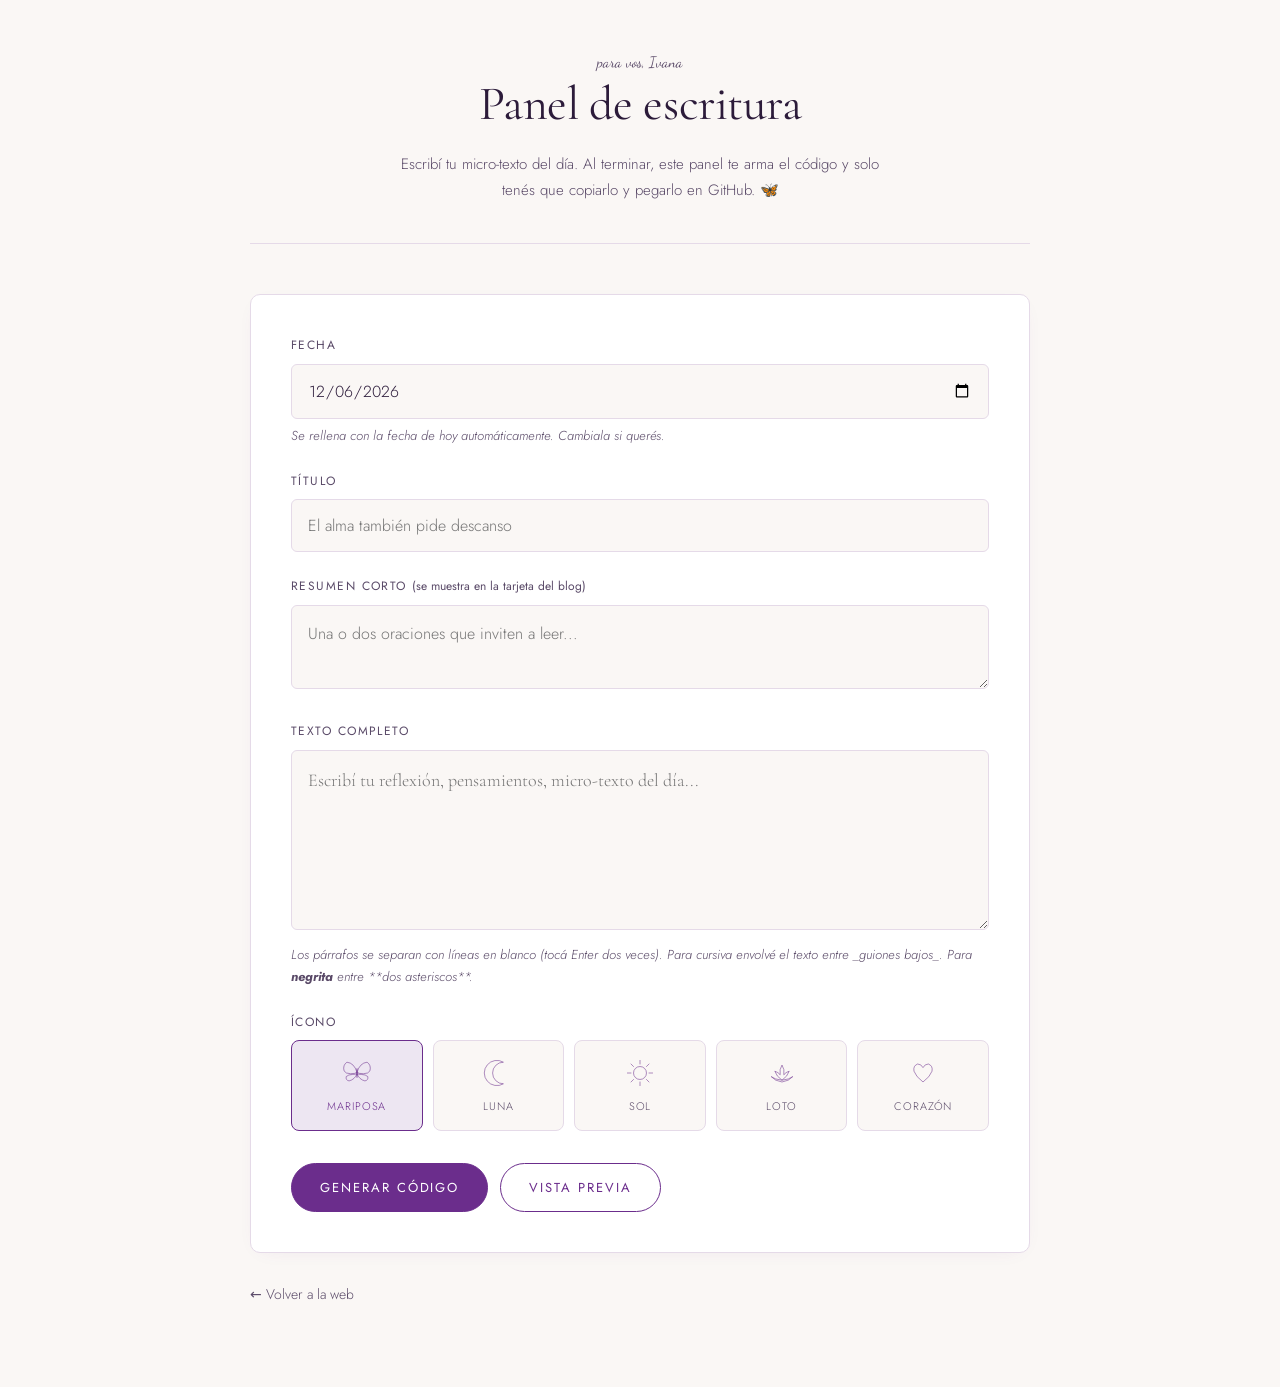
==== escribir.html @ f8e8a1e9 "Create escribir.html" ====
<!DOCTYPE html>
<html lang="es">
<head>
  <meta charset="UTF-8" />
  <meta name="viewport" content="width=device-width, initial-scale=1.0" />
  <meta name="robots" content="noindex, nofollow" />
  <title>Panel de escritura · IBienestar</title>

  <link rel="preconnect" href="https://fonts.googleapis.com" />
  <link rel="preconnect" href="https://fonts.gstatic.com" crossorigin />
  <link href="https://fonts.googleapis.com/css2?family=Cormorant+Garamond:ital,wght@0,300;0,400;0,500;1,400&family=Dancing+Script:wght@400;500&family=Jost:wght@300;400;500&display=swap" rel="stylesheet" />

  <link rel="icon" type="image/svg+xml" href="assets/favicon.svg" />

  <style>
    :root {
      --color-violet: #6b2d8c;
      --color-violet-deep: #4a1d6b;
      --color-lavender: #b8a2c8;
      --color-lavender-soft: #d8c9e0;
      --color-lavender-bg: #ede6f2;
      --color-cream: #faf7f5;
      --color-ivory: #f4eef2;
      --color-ink: #2c1b3a;
      --color-ink-soft: #5a4a68;
      --color-line: #e5dae8;
      --color-success: #25d366;
      --font-display: "Cormorant Garamond", serif;
      --font-script: "Dancing Script", cursive;
      --font-body: "Jost", system-ui, sans-serif;
      --ease: cubic-bezier(0.22, 1, 0.36, 1);
    }

    *, *::before, *::after { box-sizing: border-box; }
    body {
      margin: 0;
      font-family: var(--font-body);
      font-weight: 300;
      font-size: 16px;
      color: var(--color-ink);
      background: var(--color-cream);
      line-height: 1.7;
      min-height: 100vh;
      padding: 40px 20px 80px;
    }

    .wrap {
      max-width: 780px;
      margin: 0 auto;
    }

    h1, h2, h3 {
      font-family: var(--font-display);
      font-weight: 400;
      line-height: 1.2;
      margin: 0 0 0.4em;
      color: var(--color-ink);
    }

    /* Header */
    .panel-header {
      text-align: center;
      margin-bottom: 50px;
      padding-bottom: 40px;
      border-bottom: 1px solid var(--color-line);
    }
    .panel-kicker {
      font-family: var(--font-script);
      color: var(--color-violet);
      font-size: 28px;
      margin: 0 0 4px;
    }
    .panel-header h1 {
      font-size: 48px;
      letter-spacing: -0.01em;
    }
    .panel-header p {
      color: var(--color-ink-soft);
      font-size: 15px;
      max-width: 500px;
      margin: 10px auto 0;
    }

    /* Form */
    .card {
      background: #fff;
      border: 1px solid var(--color-line);
      border-radius: 10px;
      padding: 40px;
      box-shadow: 0 4px 20px -12px rgba(107, 45, 140, 0.15);
    }

    .field { margin-bottom: 24px; }
    label {
      display: block;
      font-size: 12px;
      letter-spacing: 0.12em;
      text-transform: uppercase;
      color: var(--color-ink-soft);
      margin-bottom: 8px;
      font-weight: 400;
    }
    input[type="text"], input[type="date"], textarea, select {
      width: 100%;
      padding: 14px 16px;
      font-family: var(--font-body);
      font-size: 16px;
      border: 1px solid var(--color-line);
      border-radius: 6px;
      background: var(--color-cream);
      color: var(--color-ink);
      transition: border-color 0.3s var(--ease), box-shadow 0.3s var(--ease);
      font-weight: 300;
    }
    input:focus, textarea:focus, select:focus {
      outline: none;
      border-color: var(--color-violet);
      box-shadow: 0 0 0 3px rgba(107, 45, 140, 0.12);
    }
    textarea {
      min-height: 180px;
      resize: vertical;
      line-height: 1.7;
      font-family: var(--font-display);
      font-size: 18px;
    }
    #excerpt { min-height: 80px; font-family: var(--font-body); font-size: 16px; }

    .hint {
      font-size: 13px;
      color: var(--color-ink-soft);
      margin-top: 6px;
      font-style: italic;
    }

    /* Icon picker */
    .icon-grid {
      display: grid;
      grid-template-columns: repeat(5, 1fr);
      gap: 10px;
      margin-top: 8px;
    }
    .icon-option {
      border: 1px solid var(--color-line);
      border-radius: 8px;
      padding: 14px 8px;
      background: var(--color-cream);
      cursor: pointer;
      text-align: center;
      transition: all 0.3s var(--ease);
      font-family: var(--font-body);
      font-size: 11px;
      letter-spacing: 0.08em;
      text-transform: uppercase;
      color: var(--color-ink-soft);
    }
    .icon-option svg {
      width: 36px;
      height: 36px;
      display: block;
      margin: 0 auto 6px;
      color: var(--color-violet);
    }
    .icon-option:hover {
      border-color: var(--color-lavender);
      background: #fff;
    }
    .icon-option.selected {
      border-color: var(--color-violet);
      background: var(--color-lavender-bg);
      color: var(--color-violet);
    }

    /* Buttons */
    .actions {
      display: flex;
      gap: 12px;
      flex-wrap: wrap;
      margin-top: 32px;
    }
    button {
      font-family: var(--font-body);
      font-size: 13px;
      letter-spacing: 0.15em;
      text-transform: uppercase;
      padding: 14px 28px;
      border-radius: 999px;
      border: 1px solid transparent;
      cursor: pointer;
      transition: all 0.3s var(--ease);
      font-weight: 400;
    }
    .btn-primary {
      background: var(--color-violet);
      color: #fff;
      border-color: var(--color-violet);
    }
    .btn-primary:hover {
      background: var(--color-violet-deep);
      transform: translateY(-2px);
      box-shadow: 0 10px 25px -10px rgba(107, 45, 140, 0.4);
    }
    .btn-ghost {
      background: transparent;
      color: var(--color-violet);
      border-color: var(--color-violet);
    }
    .btn-ghost:hover {
      background: var(--color-violet);
      color: #fff;
    }

    /* Output box */
    .output {
      margin-top: 40px;
      display: none;
    }
    .output.show { display: block; animation: slideUp 0.4s var(--ease); }
    @keyframes slideUp {
      from { opacity: 0; transform: translateY(20px); }
      to   { opacity: 1; transform: translateY(0); }
    }
    .output h2 {
      font-size: 28px;
      margin-bottom: 8px;
    }
    .output-intro {
      color: var(--color-ink-soft);
      margin-bottom: 20px;
    }
    .code-box {
      position: relative;
      background: var(--color-ink);
      color: #e8dcf0;
      border-radius: 8px;
      padding: 24px;
      padding-right: 120px;
      font-family: 'SF Mono', Menlo, Consolas, monospace;
      font-size: 13px;
      line-height: 1.6;
      overflow-x: auto;
      white-space: pre-wrap;
      word-break: break-word;
    }
    .copy-btn {
      position: absolute;
      top: 16px;
      right: 16px;
      padding: 8px 16px;
      font-size: 11px;
      background: var(--color-violet);
      color: #fff;
      border: none;
      border-radius: 6px;
      cursor: pointer;
      letter-spacing: 0.1em;
      transition: all 0.3s var(--ease);
    }
    .copy-btn:hover { background: var(--color-lavender); }
    .copy-btn.copied {
      background: var(--color-success);
    }

    /* Instructions */
    .instructions {
      margin-top: 40px;
      background: var(--color-lavender-bg);
      border-radius: 10px;
      padding: 32px;
      border-left: 3px solid var(--color-violet);
    }
    .instructions h3 {
      font-size: 22px;
      color: var(--color-violet);
      margin-bottom: 16px;
    }
    .instructions ol {
      margin: 0;
      padding-left: 20px;
    }
    .instructions li {
      margin-bottom: 10px;
      color: var(--color-ink);
    }
    .instructions code {
      background: #fff;
      padding: 2px 6px;
      border-radius: 3px;
      font-family: 'SF Mono', Menlo, monospace;
      font-size: 13px;
      color: var(--color-violet-deep);
    }

    /* Preview */
    .preview {
      margin-top: 40px;
      background: #fff;
      border: 1px solid var(--color-line);
      border-radius: 10px;
      padding: 40px;
      display: none;
    }
    .preview.show { display: block; animation: slideUp 0.4s var(--ease); }
    .preview-label {
      font-family: var(--font-script);
      font-size: 22px;
      color: var(--color-lavender);
      margin: 0 0 4px;
    }
    .preview-date {
      font-family: var(--font-body);
      font-size: 12px;
      letter-spacing: 0.15em;
      text-transform: uppercase;
      color: var(--color-lavender);
      margin-bottom: 12px;
    }
    .preview-title {
      font-family: var(--font-display);
      font-size: 32px;
      color: var(--color-ink);
      margin: 0 0 16px;
      line-height: 1.2;
    }
    .preview-body {
      font-family: var(--font-body);
      font-size: 16px;
      line-height: 1.8;
      color: var(--color-ink);
    }
    .preview-body p { margin-bottom: 1em; }
    .preview-body em { color: var(--color-violet); }

    /* Footer */
    .back-link {
      display: inline-block;
      margin-top: 30px;
      color: var(--color-ink-soft);
      text-decoration: none;
      font-size: 14px;
      transition: color 0.3s var(--ease);
    }
    .back-link:hover { color: var(--color-violet); }

    /* Responsive */
    @media (max-width: 600px) {
      .card { padding: 28px 20px; }
      .panel-header h1 { font-size: 36px; }
      .icon-grid { grid-template-columns: repeat(3, 1fr); }
      .code-box { padding: 50px 16px 16px; }
      .copy-btn { top: 10px; right: 10px; }
      .actions { flex-direction: column; }
      button { width: 100%; }
      .preview { padding: 28px 20px; }
      .preview-title { font-size: 26px; }
    }
  </style>
</head>
<body>

  <div class="wrap">

    <header class="panel-header">
      <p class="panel-kicker">para vos, Ivana</p>
      <h1>Panel de escritura</h1>
      <p>Escribí tu micro-texto del día. Al terminar, este panel te arma el código y solo tenés que copiarlo y pegarlo en GitHub. 🦋</p>
    </header>

    <form class="card" id="post-form" onsubmit="return false;">

      <div class="field">
        <label for="date">Fecha</label>
        <input type="date" id="date" required />
        <p class="hint">Se rellena con la fecha de hoy automáticamente. Cambiala si querés.</p>
      </div>

      <div class="field">
        <label for="title">Título</label>
        <input type="text" id="title" placeholder="El alma también pide descanso" required />
      </div>

      <div class="field">
        <label for="excerpt">Resumen corto <span style="text-transform:none;font-weight:400;letter-spacing:0;">(se muestra en la tarjeta del blog)</span></label>
        <textarea id="excerpt" placeholder="Una o dos oraciones que inviten a leer..." required></textarea>
      </div>

      <div class="field">
        <label for="content">Texto completo</label>
        <textarea id="content" placeholder="Escribí tu reflexión, pensamientos, micro-texto del día..." required></textarea>
        <p class="hint">Los párrafos se separan con líneas en blanco (tocá Enter dos veces). Para <em>cursiva</em> envolvé el texto entre _guiones bajos_. Para <strong>negrita</strong> entre **dos asteriscos**.</p>
      </div>

      <div class="field">
        <label>Ícono</label>
        <div class="icon-grid" id="icon-grid">
          <div class="icon-option selected" data-icon="butterfly">
            <svg viewBox="0 0 100 100"><path d="M50 48 Q42 22, 22 20 Q10 28, 14 44 Q18 52, 32 52 Q46 52, 50 48 Z M50 48 Q58 22, 78 20 Q90 28, 86 44 Q82 52, 68 52 Q54 52, 50 48 Z M50 52 Q44 68, 28 72 Q18 70, 20 60 Q26 54, 38 54 Q46 54, 50 52 Z M50 52 Q56 68, 72 72 Q82 70, 80 60 Q74 54, 62 54 Q54 54, 50 52 Z" fill="none" stroke="currentColor" stroke-width="1.5"/><ellipse cx="50" cy="50" rx="1.5" ry="14" fill="currentColor"/></svg>
            Mariposa
          </div>
          <div class="icon-option" data-icon="moon">
            <svg viewBox="0 0 100 100"><path d="M65 20 A 35 35 0 1 0 65 80 A 28 28 0 1 1 65 20 Z" fill="none" stroke="currentColor" stroke-width="1.5"/></svg>
            Luna
          </div>
          <div class="icon-option" data-icon="sun">
            <svg viewBox="0 0 100 100"><circle cx="50" cy="50" r="18" fill="none" stroke="currentColor" stroke-width="1.5"/><g stroke="currentColor" stroke-width="1.5" stroke-linecap="round"><line x1="50" y1="15" x2="50" y2="25"/><line x1="50" y1="75" x2="50" y2="85"/><line x1="15" y1="50" x2="25" y2="50"/><line x1="75" y1="50" x2="85" y2="50"/><line x1="25" y1="25" x2="32" y2="32"/><line x1="68" y1="68" x2="75" y2="75"/><line x1="75" y1="25" x2="68" y2="32"/><line x1="32" y1="68" x2="25" y2="75"/></g></svg>
            Sol
          </div>
          <div class="icon-option" data-icon="lotus">
            <svg viewBox="0 0 100 100"><path d="M50 70 Q35 60, 30 45 Q40 48, 45 55 Q42 40, 50 28 Q58 40, 55 55 Q60 48, 70 45 Q65 60, 50 70 Z M50 70 Q30 68, 20 60 Q30 72, 50 75 Q70 72, 80 60 Q70 68, 50 70 Z" fill="none" stroke="currentColor" stroke-width="1.5"/></svg>
            Loto
          </div>
          <div class="icon-option" data-icon="heart">
            <svg viewBox="0 0 100 100"><path d="M50 75 Q30 60, 25 45 Q22 30, 35 25 Q45 25, 50 35 Q55 25, 65 25 Q78 30, 75 45 Q70 60, 50 75 Z" fill="none" stroke="currentColor" stroke-width="1.5"/></svg>
            Corazón
          </div>
        </div>
      </div>

      <div class="actions">
        <button type="button" class="btn-primary" id="generate-btn">Generar código</button>
        <button type="button" class="btn-ghost" id="preview-btn">Vista previa</button>
      </div>

    </form>

    <!-- Preview -->
    <div class="preview" id="preview">
      <p class="preview-label">así se va a ver</p>
      <p class="preview-date" id="preview-date"></p>
      <h2 class="preview-title" id="preview-title"></h2>
      <div class="preview-body" id="preview-body"></div>
    </div>

    <!-- Output -->
    <div class="output" id="output">
      <h2>Tu código está listo 🦋</h2>
      <p class="output-intro">Tocá "Copiar" y seguí los pasos de abajo para publicarlo en tu web.</p>
      <div class="code-box">
        <button class="copy-btn" id="copy-btn">Copiar</button>
        <code id="code-output"></code>
      </div>

      <div class="instructions">
        <h3>Cómo publicarlo (3 pasitos)</h3>
        <ol>
          <li>Andá a tu repositorio en GitHub y abrí el archivo <code>js/posts.js</code></li>
          <li>Tocá el lapicito ✏️ (editar) en la esquina superior derecha del archivo</li>
          <li>Pegá el código que copiaste <strong>justo después</strong> de <code>const posts = [</code> (al principio del listado). No te olvides de la coma al final.</li>
          <li>Bajá hasta el final de la página y tocá <strong>"Commit changes"</strong> (Confirmar cambios)</li>
          <li>En 30-60 segundos, tu nuevo post aparece en la web 💜</li>
        </ol>
      </div>
    </div>

    <a href="index.html" class="back-link">← Volver a la web</a>

  </div>

  <script>
    // Set today's date by default
    const dateInput = document.getElementById('date');
    const today = new Date();
    dateInput.value = today.toISOString().split('T')[0];

    // Icon picker
    let selectedIcon = 'butterfly';
    document.querySelectorAll('.icon-option').forEach(el => {
      el.addEventListener('click', () => {
        document.querySelectorAll('.icon-option').forEach(o => o.classList.remove('selected'));
        el.classList.add('selected');
        selectedIcon = el.dataset.icon;
      });
    });

    // Format date DD · MM · AAAA
    function formatDate(dateStr) {
      const [y, m, d] = dateStr.split('-');
      return `${d} · ${m} · ${y}`;
    }

    // Convert simple markdown to HTML
    function markdownish(text) {
      // Escape HTML first
      text = text.replace(/&/g, '&amp;').replace(/</g, '&lt;').replace(/>/g, '&gt;');
      // Bold **text**
      text = text.replace(/\*\*(.+?)\*\*/g, '<strong>$1</strong>');
      // Italic _text_
      text = text.replace(/_([^_]+)_/g, '<em>$1</em>');
      // Split into paragraphs by blank lines
      const paragraphs = text.split(/\n\s*\n/).map(p => p.trim()).filter(Boolean);
      return paragraphs.map(p => `      <p>${p.replace(/\n/g, '<br>')}</p>`).join('\n');
    }

    // Generate a unique-ish id based on timestamp
    function generateId() {
      return Date.now();
    }

    function getFormData() {
      return {
        date: dateInput.value,
        title: document.getElementById('title').value.trim(),
        excerpt: document.getElementById('excerpt').value.trim(),
        content: document.getElementById('content').value.trim(),
        icon: selectedIcon
      };
    }

    function validate(data) {
      if (!data.date) return 'Elegí una fecha.';
      if (!data.title) return 'Agregá un título.';
      if (!data.excerpt) return 'Agregá un resumen corto.';
      if (!data.content) return 'Escribí el cuerpo del texto.';
      return null;
    }

    // Generate button
    document.getElementById('generate-btn').addEventListener('click', () => {
      const data = getFormData();
      const err = validate(data);
      if (err) { alert(err); return; }

      const dateFormatted = formatDate(data.date);
      const contentHtml = markdownish(data.content);
      // Escape backticks in content to be safe
      const titleSafe = data.title.replace(/"/g, '\\"');
      const excerptSafe = data.excerpt.replace(/"/g, '\\"');

      const code = `  {
    id: ${generateId()},
    date: "${dateFormatted}",
    title: "${titleSafe}",
    excerpt: "${excerptSafe}",
    icon: "${data.icon}",
    content: \`
${contentHtml}
    \`
  },`;

      document.getElementById('code-output').textContent = code;
      const output = document.getElementById('output');
      output.classList.add('show');
      output.scrollIntoView({ behavior: 'smooth', block: 'start' });
    });

    // Preview button
    document.getElementById('preview-btn').addEventListener('click', () => {
      const data = getFormData();
      const err = validate(data);
      if (err) { alert(err); return; }

      document.getElementById('preview-date').textContent = formatDate(data.date);
      document.getElementById('preview-title').textContent = data.title;
      document.getElementById('preview-body').innerHTML = markdownish(data.content);
      const preview = document.getElementById('preview');
      preview.classList.add('show');
      preview.scrollIntoView({ behavior: 'smooth', block: 'start' });
    });

    // Copy button
    document.getElementById('copy-btn').addEventListener('click', async () => {
      const code = document.getElementById('code-output').textContent;
      try {
        await navigator.clipboard.writeText(code);
        const btn = document.getElementById('copy-btn');
        btn.textContent = '¡Copiado!';
        btn.classList.add('copied');
        setTimeout(() => {
          btn.textContent = 'Copiar';
          btn.classList.remove('copied');
        }, 2000);
      } catch (e) {
        alert('No se pudo copiar. Seleccioná el texto manualmente.');
      }
    });
  </script>

</body>
</html>
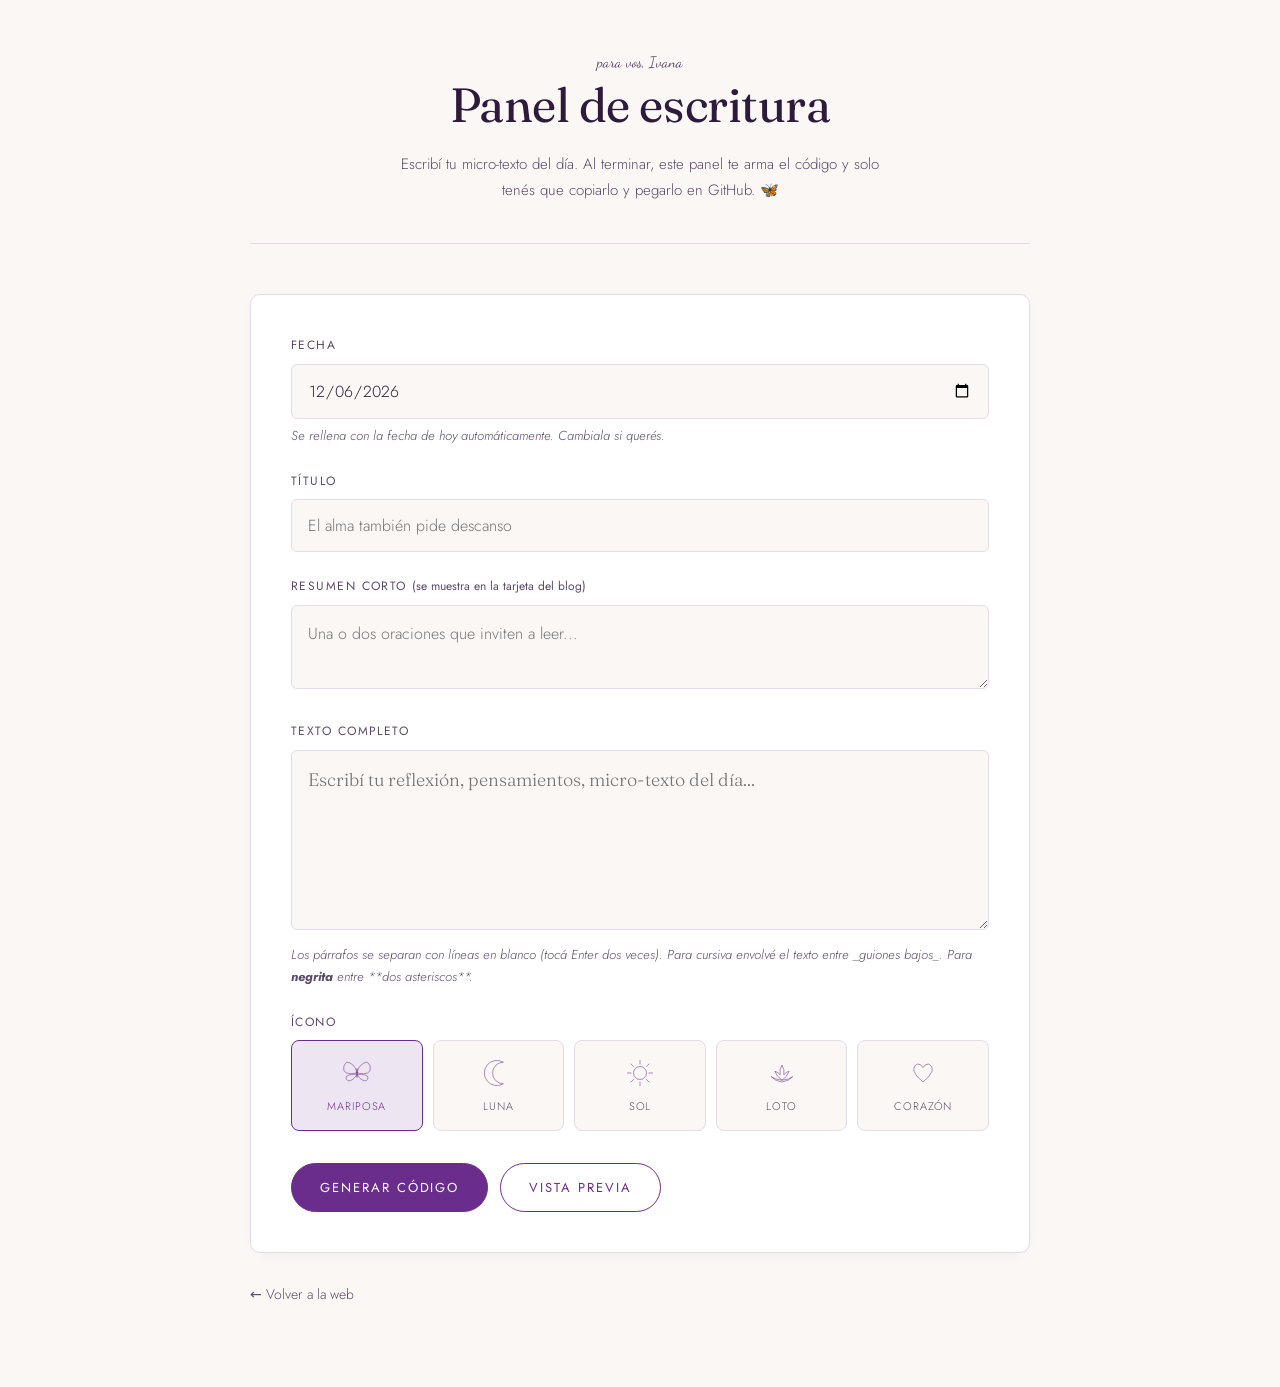
==== commit f98456a3: "." ====
--- a/escribir.html
+++ b/escribir.html
@@ -8,7 +8,7 @@
 
   <link rel="preconnect" href="https://fonts.googleapis.com" />
   <link rel="preconnect" href="https://fonts.gstatic.com" crossorigin />
-  <link href="https://fonts.googleapis.com/css2?family=Cormorant+Garamond:ital,wght@0,300;0,400;0,500;1,400&family=Dancing+Script:wght@400;500&family=Jost:wght@300;400;500&display=swap" rel="stylesheet" />
+  <link href="https://fonts.googleapis.com/css2?family=Fraunces:ital,opsz,wght@0,9..144,300;0,9..144,400;0,9..144,500;1,9..144,400&family=Dancing+Script:wght@400;500&family=Jost:wght@300;400;500&display=swap" rel="stylesheet" />
 
   <link rel="icon" type="image/svg+xml" href="assets/favicon.svg" />
 
@@ -25,7 +25,7 @@
       --color-ink-soft: #5a4a68;
       --color-line: #e5dae8;
       --color-success: #25d366;
-      --font-display: "Cormorant Garamond", serif;
+      --font-display: "Fraunces", serif;
       --font-script: "Dancing Script", cursive;
       --font-body: "Jost", system-ui, sans-serif;
       --ease: cubic-bezier(0.22, 1, 0.36, 1);
